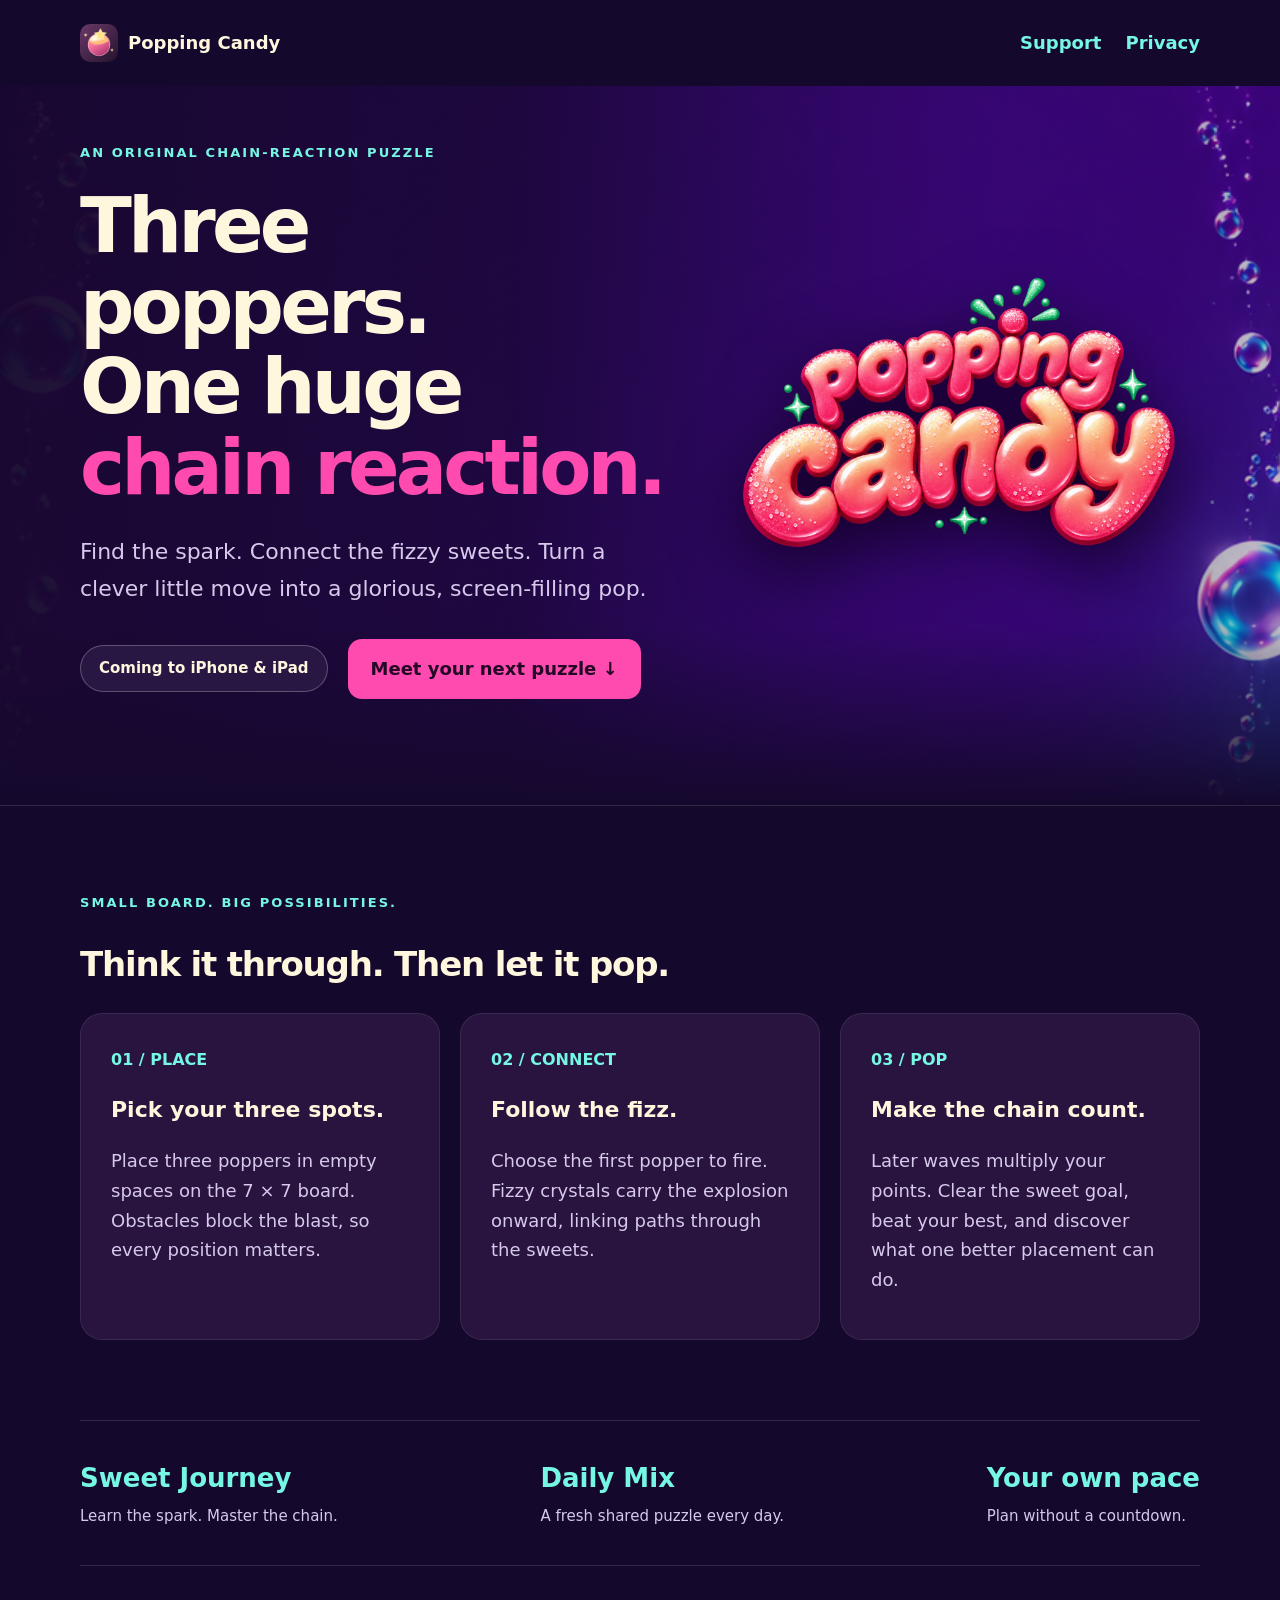
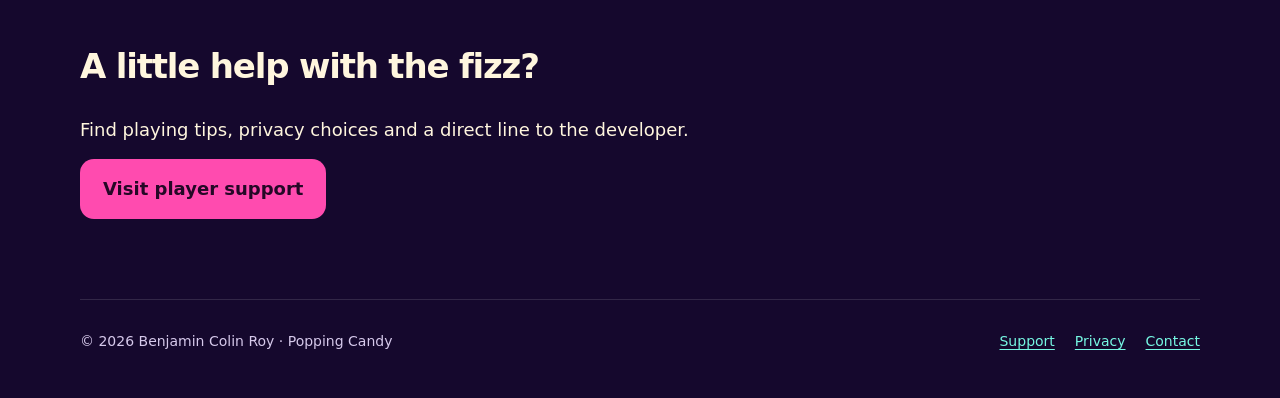
==== index.html @ 11753e04 "Publish Popping Candy launch, support and privacy pages" ====
<!doctype html><html lang="en-GB"><head><meta charset="utf-8"><meta name="viewport" content="width=device-width,initial-scale=1"><title>Popping Candy — Three poppers. One huge chain reaction.</title><meta name="description" content="Place three poppers, connect fizzy sweets and spark spectacular chain reactions. Popping Candy is an original puzzle game coming to iPhone and iPad."><link rel="canonical" href="https://poppingcandy.app/"><link rel="icon" href="/assets/icon.png"><link rel="stylesheet" href="/styles.css"><meta property="og:title" content="Popping Candy"><meta property="og:description" content="Three poppers. One huge chain reaction."><meta property="og:image" content="https://poppingcandy.app/assets/wordmark.png"><meta property="og:url" content="https://poppingcandy.app/"><meta name="theme-color" content="#15082d"></head><body><a class="skip" href="#main">Skip to content</a><header><a class="brand" href="/"><img src="/assets/icon.png" alt="" width="38" height="38"><span>Popping Candy</span></a><nav aria-label="Main navigation"><a href="/support/">Support</a><a href="/privacy/">Privacy</a></nav></header><main id="main"><section class="hero"><div class="hero-inner"><div class="hero-copy"><span class="eyebrow">An original chain-reaction puzzle</span><h1>Three poppers.<br>One huge<br><em>chain reaction.</em></h1><p class="lede">Find the spark. Connect the fizzy sweets. Turn a clever little move into a glorious, screen-filling pop.</p><div class="actions"><span class="pill">Coming to iPhone &amp; iPad</span><a href="#how" class="cta">Meet your next puzzle ↓</a></div></div><div class="hero-art"><img class="wordmark" src="/assets/wordmark.png" alt="Popping Candy" width="1024" height="1024"></div></div></section><section class="section" id="how"><span class="eyebrow">Small board. Big possibilities.</span><h2>Think it through. Then let it pop.</h2><div class="steps"><article class="card"><span class="number">01 / PLACE</span><h3>Pick your three spots.</h3><p>Place three poppers in empty spaces on the 7 × 7 board. Obstacles block the blast, so every position matters.</p></article><article class="card"><span class="number">02 / CONNECT</span><h3>Follow the fizz.</h3><p>Choose the first popper to fire. Fizzy crystals carry the explosion onward, linking paths through the sweets.</p></article><article class="card"><span class="number">03 / POP</span><h3>Make the chain count.</h3><p>Later waves multiply your points. Clear the sweet goal, beat your best, and discover what one better placement can do.</p></article></div></section><section class="section strip" aria-label="Game features"><div><strong>Sweet Journey</strong><span>Learn the spark. Master the chain.</span></div><div><strong>Daily Mix</strong><span>A fresh shared puzzle every day.</span></div><div><strong>Your own pace</strong><span>Plan without a countdown.</span></div></section><section class="section"><h2>A little help with the fizz?</h2><p>Find playing tips, privacy choices and a direct line to the developer.</p><a class="cta" href="/support/">Visit player support</a></section></main><footer><span>© 2026 Benjamin Colin Roy · Popping Candy</span><nav aria-label="Footer"><a href="/support/">Support</a><a href="/privacy/">Privacy</a><a href="mailto:hello@poppingcandy.app">Contact</a></nav></footer></body></html>
---- styles.css ----
:root{color-scheme:dark;--ink:#fff6de;--muted:#d6c9eb;--pink:#ff4baf;--aqua:#76f7e3;--bg:#15082d}*{box-sizing:border-box}body{margin:0;background:var(--bg);color:var(--ink);font:18px/1.65 system-ui,-apple-system,BlinkMacSystemFont,"Segoe UI",sans-serif}a{color:var(--aqua);text-underline-offset:.2em}a:hover{color:white}a:focus-visible,button:focus-visible{outline:3px solid var(--aqua);outline-offset:6px}header,footer{width:min(1120px,calc(100% - 48px));margin:auto;display:flex;align-items:center;justify-content:space-between;gap:24px;padding:24px 0}header a{text-decoration:none;font-weight:800}nav{display:flex;gap:24px}.brand{display:flex;align-items:center;gap:10px;color:var(--ink)}.brand img{width:38px;height:38px;border-radius:10px}.hero{position:relative;isolation:isolate;min-height:720px;display:grid;align-items:center;overflow:hidden;border-bottom:1px solid #ffffff20}.hero:before{content:"";position:absolute;inset:0;z-index:-2;background:linear-gradient(90deg,#15082df5 0%,#15082de0 40%,#15082d40 100%),url('./assets/fizz-background.png') center 40%/cover}.hero:after{content:"";position:absolute;inset:auto 0 0;height:180px;background:linear-gradient(transparent,var(--bg));z-index:-1}.hero-inner{width:min(1120px,calc(100% - 48px));margin:24px auto 80px;display:grid;grid-template-columns:1.25fr 1fr;align-items:center;gap:50px}.wordmark{width:100%;height:auto;max-width:470px;filter:drop-shadow(0 20px 35px #110024)}.eyebrow{color:var(--aqua);font-size:13px;font-weight:800;letter-spacing:.16em;text-transform:uppercase}h1{font-size:clamp(44px,6vw,76px);line-height:1.06;letter-spacing:-.05em;margin:20px 0 26px}h1 em{font-style:normal;color:var(--pink)}.lede{font-size:22px;max-width:590px;color:var(--muted)}.pill{display:inline-block;padding:10px 18px;border:1px solid #ffffff40;border-radius:100px;font-size:15px;font-weight:700;background:#291743}.cta{display:inline-block;padding:15px 23px;border-radius:14px;background:var(--pink);color:#240826;text-decoration:none;font-weight:800}.cta:hover{background:#ff80c8;color:#240826}.actions{display:flex;align-items:center;gap:20px;flex-wrap:wrap;margin-top:32px}.section{width:min(1120px,calc(100% - 48px));margin:80px auto}h2{font-size:34px;line-height:1.2;letter-spacing:-.035em}h3{font-size:22px;line-height:1.3}p{margin:14px 0}.steps{display:grid;grid-template-columns:repeat(3,1fr);gap:20px}.card{padding:30px;border-radius:22px;background:#28143e;border:1px solid #ffffff16}.number{color:var(--aqua);font-size:16px;font-weight:850}.card p{color:var(--muted)}.strip{border-top:1px solid #ffffff20;border-bottom:1px solid #ffffff20;padding:36px 0;display:flex;justify-content:space-between;gap:30px;flex-wrap:wrap}.strip strong{display:block;font-size:26px;color:var(--aqua)}.strip span{font-size:15px;color:var(--muted)}.document{width:min(800px,calc(100% - 48px));margin:55px auto 90px}.document h1{font-size:52px}.document h2{margin-top:42px;font-size:27px}.document p,.document li{color:var(--muted)}.document li{margin:10px 0}.note{background:#28143e;border-left:4px solid var(--aqua);padding:20px 24px;border-radius:0 12px 12px 0}footer{border-top:1px solid #ffffff20;font-size:14px;color:var(--muted);padding:30px 0 45px;flex-wrap:wrap}footer nav{gap:20px}.skip{position:absolute;left:20px;top:-100px;background:var(--bg);padding:12px;z-index:2}.skip:focus{top:10px}@media(max-width:760px){body{font-size:17px}header,footer,.hero-inner,.section{width:calc(100% - 36px)}header{padding:18px 0}header nav{gap:16px;font-size:14px}.brand span{font-size:15px}.hero{min-height:0}.hero-inner{grid-template-columns:1fr;gap:30px;margin:32px auto 70px}.hero:before{background:linear-gradient(#15082d66,#15082def),url('./assets/fizz-background.png') center/cover}.hero-art{grid-row:1;text-align:center}.wordmark{max-width:300px}.hero-copy{text-align:center}h1{font-size:48px}.lede{font-size:20px}.actions{justify-content:center}.steps{grid-template-columns:1fr}.section{margin:56px auto}.strip{gap:22px}.document{width:calc(100% - 36px)}.document h1{font-size:42px}footer{align-items:flex-start;flex-direction:column}}
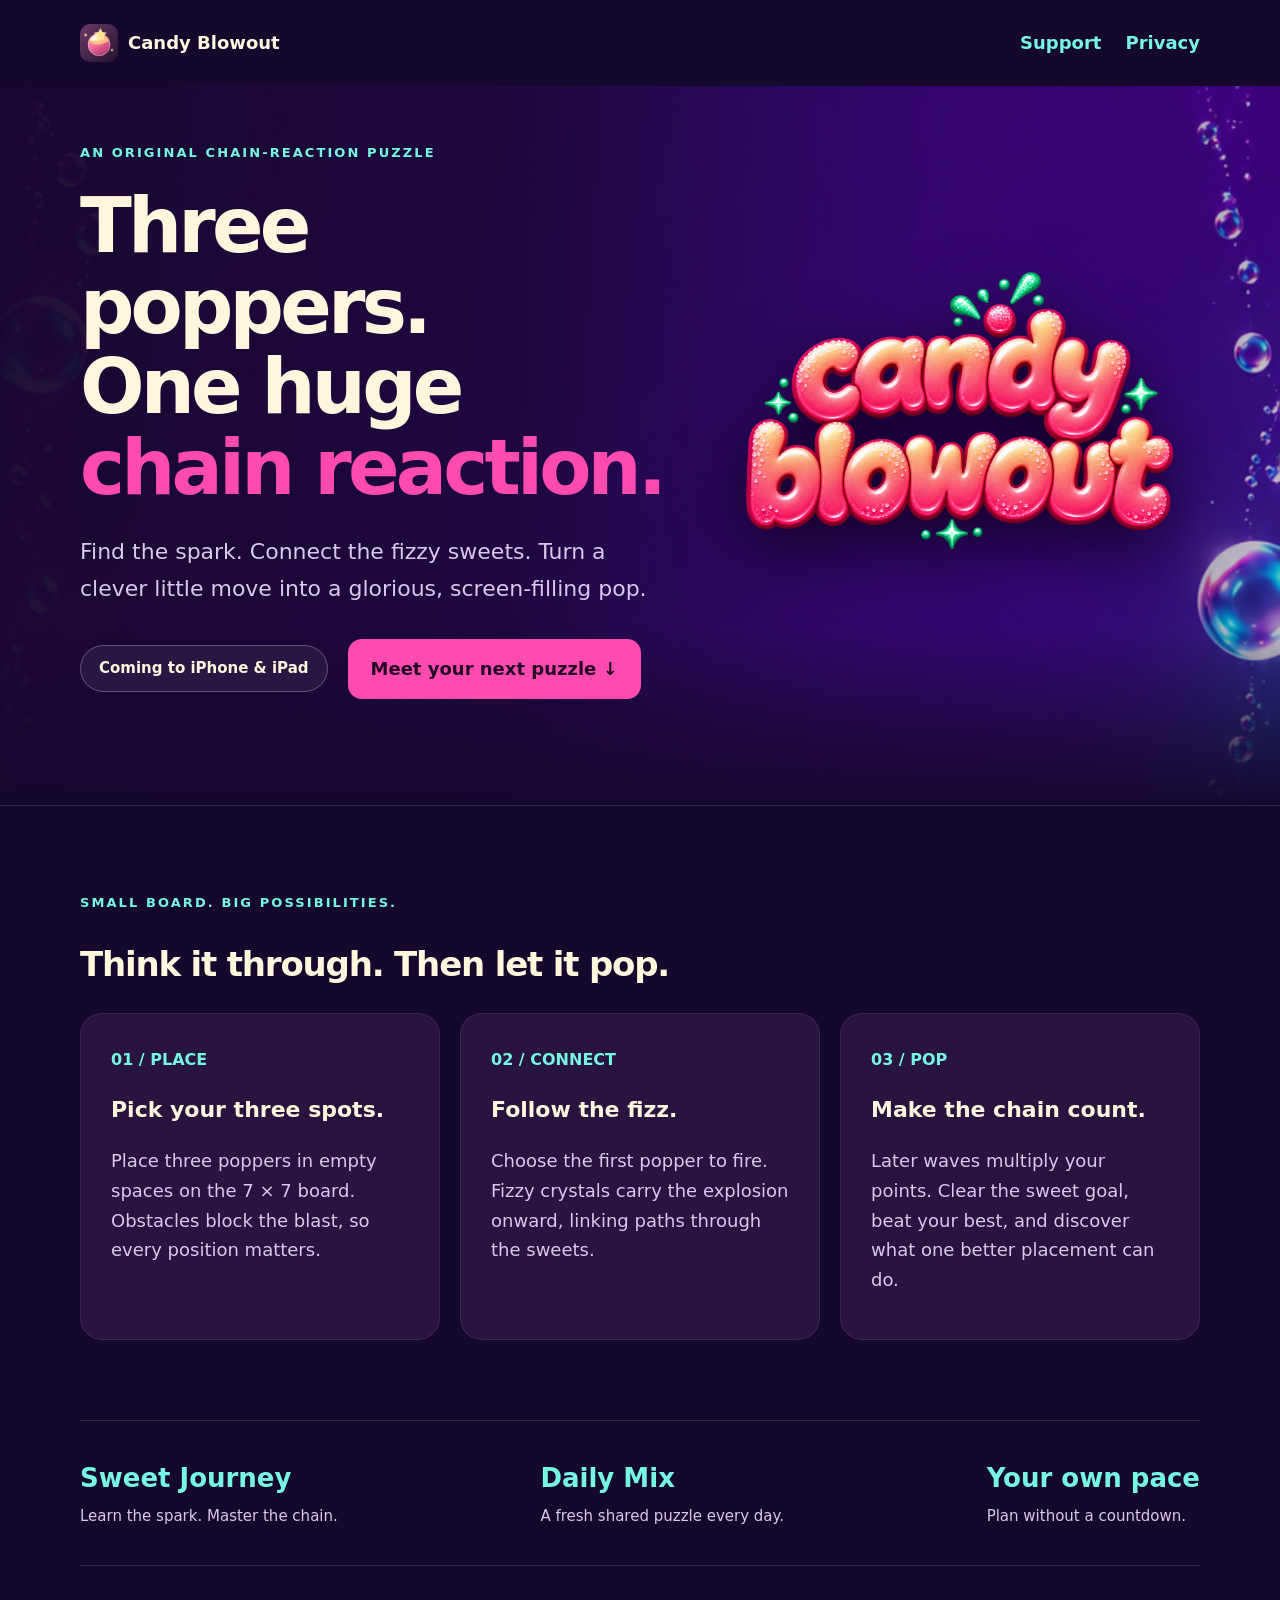
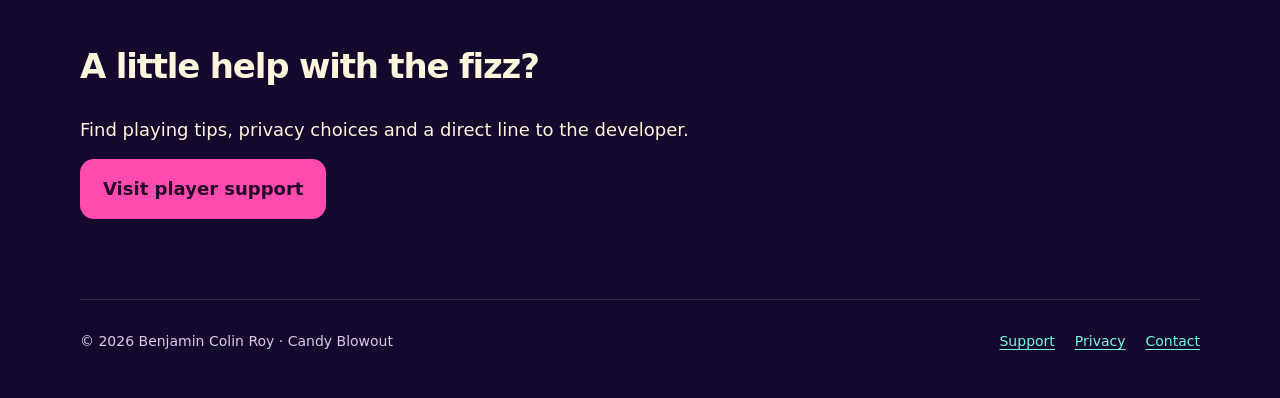
==== commit c95f2b50: "Rebrand the game website as Candy Blowout" ====
--- a/index.html
+++ b/index.html
@@ -1 +1 @@
-<!doctype html><html lang="en-GB"><head><meta charset="utf-8"><meta name="viewport" content="width=device-width,initial-scale=1"><title>Popping Candy — Three poppers. One huge chain reaction.</title><meta name="description" content="Place three poppers, connect fizzy sweets and spark spectacular chain reactions. Popping Candy is an original puzzle game coming to iPhone and iPad."><link rel="canonical" href="https://poppingcandy.app/"><link rel="icon" href="/assets/icon.png"><link rel="stylesheet" href="/styles.css"><meta property="og:title" content="Popping Candy"><meta property="og:description" content="Three poppers. One huge chain reaction."><meta property="og:image" content="https://poppingcandy.app/assets/wordmark.png"><meta property="og:url" content="https://poppingcandy.app/"><meta name="theme-color" content="#15082d"></head><body><a class="skip" href="#main">Skip to content</a><header><a class="brand" href="/"><img src="/assets/icon.png" alt="" width="38" height="38"><span>Popping Candy</span></a><nav aria-label="Main navigation"><a href="/support/">Support</a><a href="/privacy/">Privacy</a></nav></header><main id="main"><section class="hero"><div class="hero-inner"><div class="hero-copy"><span class="eyebrow">An original chain-reaction puzzle</span><h1>Three poppers.<br>One huge<br><em>chain reaction.</em></h1><p class="lede">Find the spark. Connect the fizzy sweets. Turn a clever little move into a glorious, screen-filling pop.</p><div class="actions"><span class="pill">Coming to iPhone &amp; iPad</span><a href="#how" class="cta">Meet your next puzzle ↓</a></div></div><div class="hero-art"><img class="wordmark" src="/assets/wordmark.png" alt="Popping Candy" width="1024" height="1024"></div></div></section><section class="section" id="how"><span class="eyebrow">Small board. Big possibilities.</span><h2>Think it through. Then let it pop.</h2><div class="steps"><article class="card"><span class="number">01 / PLACE</span><h3>Pick your three spots.</h3><p>Place three poppers in empty spaces on the 7 × 7 board. Obstacles block the blast, so every position matters.</p></article><article class="card"><span class="number">02 / CONNECT</span><h3>Follow the fizz.</h3><p>Choose the first popper to fire. Fizzy crystals carry the explosion onward, linking paths through the sweets.</p></article><article class="card"><span class="number">03 / POP</span><h3>Make the chain count.</h3><p>Later waves multiply your points. Clear the sweet goal, beat your best, and discover what one better placement can do.</p></article></div></section><section class="section strip" aria-label="Game features"><div><strong>Sweet Journey</strong><span>Learn the spark. Master the chain.</span></div><div><strong>Daily Mix</strong><span>A fresh shared puzzle every day.</span></div><div><strong>Your own pace</strong><span>Plan without a countdown.</span></div></section><section class="section"><h2>A little help with the fizz?</h2><p>Find playing tips, privacy choices and a direct line to the developer.</p><a class="cta" href="/support/">Visit player support</a></section></main><footer><span>© 2026 Benjamin Colin Roy · Popping Candy</span><nav aria-label="Footer"><a href="/support/">Support</a><a href="/privacy/">Privacy</a><a href="mailto:hello@poppingcandy.app">Contact</a></nav></footer></body></html>
+<!doctype html><html lang="en-GB"><head><meta charset="utf-8"><meta name="viewport" content="width=device-width,initial-scale=1"><title>Candy Blowout — Three poppers. One huge chain reaction.</title><meta name="description" content="Place three poppers, connect fizzy sweets and spark spectacular chain reactions. Candy Blowout is an original puzzle game coming to iPhone and iPad."><link rel="canonical" href="https://candyblowout.app/"><link rel="icon" href="/assets/icon.png"><link rel="stylesheet" href="/styles.css"><meta property="og:title" content="Candy Blowout"><meta property="og:description" content="Three poppers. One huge chain reaction."><meta property="og:image" content="https://candyblowout.app/assets/wordmark.png"><meta property="og:url" content="https://candyblowout.app/"><meta name="theme-color" content="#15082d"></head><body><a class="skip" href="#main">Skip to content</a><header><a class="brand" href="/"><img src="/assets/icon.png" alt="" width="38" height="38"><span>Candy Blowout</span></a><nav aria-label="Main navigation"><a href="/support/">Support</a><a href="/privacy/">Privacy</a></nav></header><main id="main"><section class="hero"><div class="hero-inner"><div class="hero-copy"><span class="eyebrow">An original chain-reaction puzzle</span><h1>Three poppers.<br>One huge<br><em>chain reaction.</em></h1><p class="lede">Find the spark. Connect the fizzy sweets. Turn a clever little move into a glorious, screen-filling pop.</p><div class="actions"><span class="pill">Coming to iPhone &amp; iPad</span><a href="#how" class="cta">Meet your next puzzle ↓</a></div></div><div class="hero-art"><img class="wordmark" src="/assets/wordmark.png" alt="Candy Blowout" width="1024" height="1024"></div></div></section><section class="section" id="how"><span class="eyebrow">Small board. Big possibilities.</span><h2>Think it through. Then let it pop.</h2><div class="steps"><article class="card"><span class="number">01 / PLACE</span><h3>Pick your three spots.</h3><p>Place three poppers in empty spaces on the 7 × 7 board. Obstacles block the blast, so every position matters.</p></article><article class="card"><span class="number">02 / CONNECT</span><h3>Follow the fizz.</h3><p>Choose the first popper to fire. Fizzy crystals carry the explosion onward, linking paths through the sweets.</p></article><article class="card"><span class="number">03 / POP</span><h3>Make the chain count.</h3><p>Later waves multiply your points. Clear the sweet goal, beat your best, and discover what one better placement can do.</p></article></div></section><section class="section strip" aria-label="Game features"><div><strong>Sweet Journey</strong><span>Learn the spark. Master the chain.</span></div><div><strong>Daily Mix</strong><span>A fresh shared puzzle every day.</span></div><div><strong>Your own pace</strong><span>Plan without a countdown.</span></div></section><section class="section"><h2>A little help with the fizz?</h2><p>Find playing tips, privacy choices and a direct line to the developer.</p><a class="cta" href="/support/">Visit player support</a></section></main><footer><span>© 2026 Benjamin Colin Roy · Candy Blowout</span><nav aria-label="Footer"><a href="/support/">Support</a><a href="/privacy/">Privacy</a><a href="mailto:hello@poppingcandy.app">Contact</a></nav></footer></body></html>
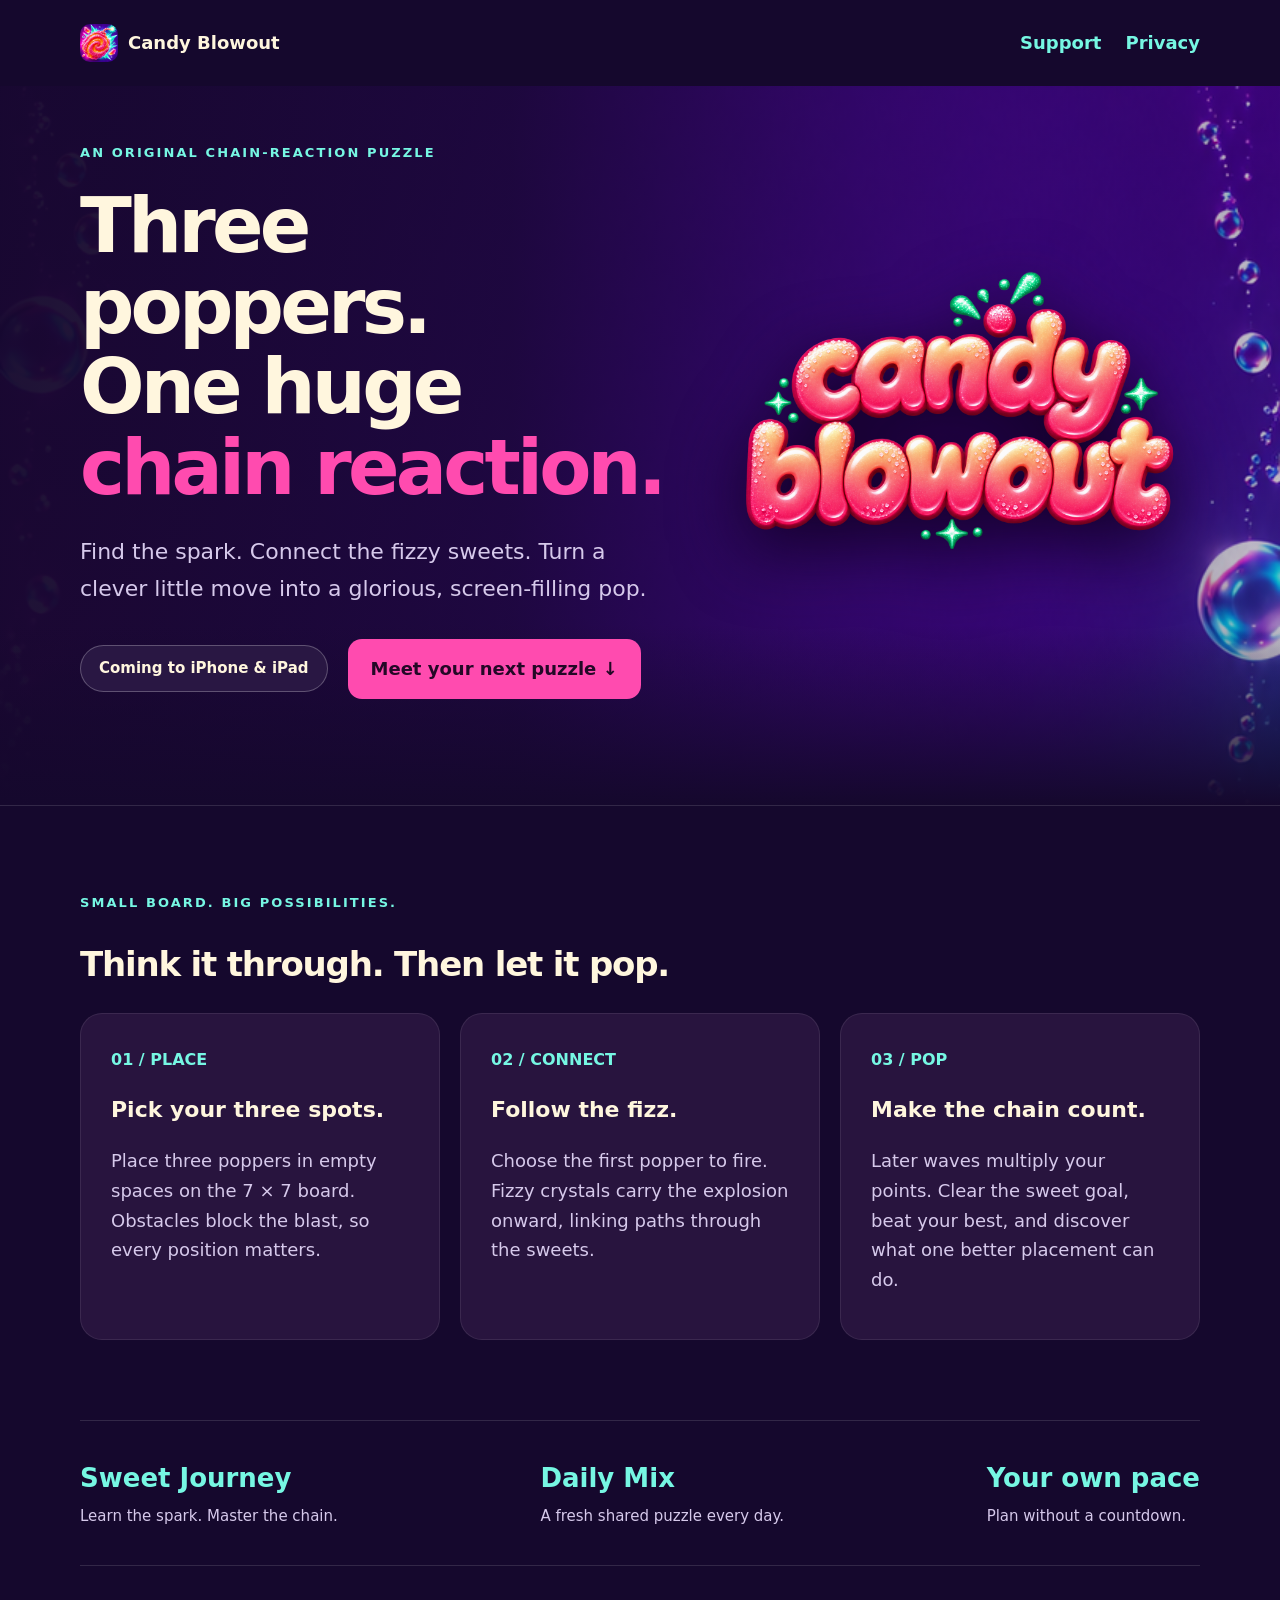
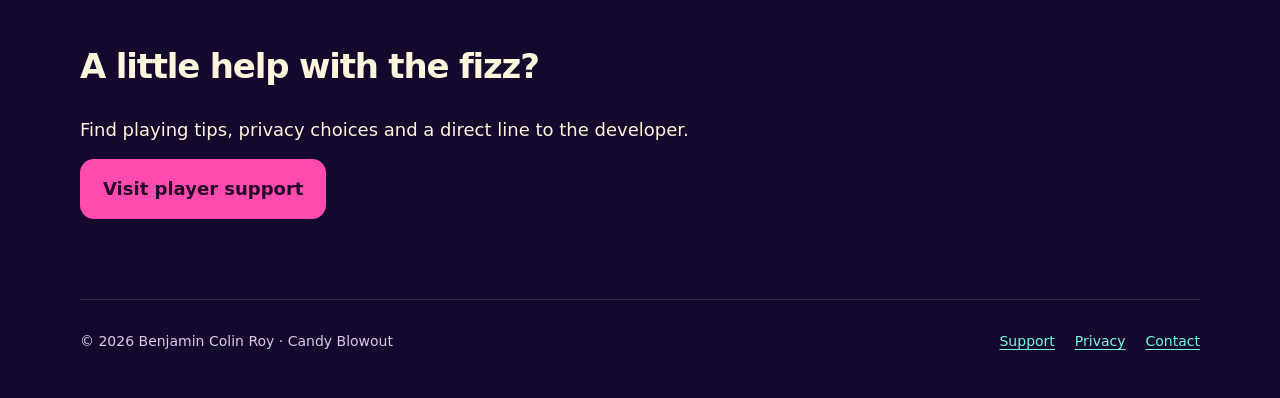
==== commit 03eac2e4: "Use Orra Designs public support email" ====
--- a/index.html
+++ b/index.html
@@ -1 +1 @@
-<!doctype html><html lang="en-GB"><head><meta charset="utf-8"><meta name="viewport" content="width=device-width,initial-scale=1"><title>Candy Blowout — Three poppers. One huge chain reaction.</title><meta name="description" content="Place three poppers, connect fizzy sweets and spark spectacular chain reactions. Candy Blowout is an original puzzle game coming to iPhone and iPad."><link rel="canonical" href="https://candyblowout.app/"><link rel="icon" href="/assets/icon.png"><link rel="stylesheet" href="/styles.css"><meta property="og:title" content="Candy Blowout"><meta property="og:description" content="Three poppers. One huge chain reaction."><meta property="og:image" content="https://candyblowout.app/assets/wordmark.png"><meta property="og:url" content="https://candyblowout.app/"><meta name="theme-color" content="#15082d"></head><body><a class="skip" href="#main">Skip to content</a><header><a class="brand" href="/"><img src="/assets/icon.png" alt="" width="38" height="38"><span>Candy Blowout</span></a><nav aria-label="Main navigation"><a href="/support/">Support</a><a href="/privacy/">Privacy</a></nav></header><main id="main"><section class="hero"><div class="hero-inner"><div class="hero-copy"><span class="eyebrow">An original chain-reaction puzzle</span><h1>Three poppers.<br>One huge<br><em>chain reaction.</em></h1><p class="lede">Find the spark. Connect the fizzy sweets. Turn a clever little move into a glorious, screen-filling pop.</p><div class="actions"><span class="pill">Coming to iPhone &amp; iPad</span><a href="#how" class="cta">Meet your next puzzle ↓</a></div></div><div class="hero-art"><img class="wordmark" src="/assets/wordmark.png" alt="Candy Blowout" width="1024" height="1024"></div></div></section><section class="section" id="how"><span class="eyebrow">Small board. Big possibilities.</span><h2>Think it through. Then let it pop.</h2><div class="steps"><article class="card"><span class="number">01 / PLACE</span><h3>Pick your three spots.</h3><p>Place three poppers in empty spaces on the 7 × 7 board. Obstacles block the blast, so every position matters.</p></article><article class="card"><span class="number">02 / CONNECT</span><h3>Follow the fizz.</h3><p>Choose the first popper to fire. Fizzy crystals carry the explosion onward, linking paths through the sweets.</p></article><article class="card"><span class="number">03 / POP</span><h3>Make the chain count.</h3><p>Later waves multiply your points. Clear the sweet goal, beat your best, and discover what one better placement can do.</p></article></div></section><section class="section strip" aria-label="Game features"><div><strong>Sweet Journey</strong><span>Learn the spark. Master the chain.</span></div><div><strong>Daily Mix</strong><span>A fresh shared puzzle every day.</span></div><div><strong>Your own pace</strong><span>Plan without a countdown.</span></div></section><section class="section"><h2>A little help with the fizz?</h2><p>Find playing tips, privacy choices and a direct line to the developer.</p><a class="cta" href="/support/">Visit player support</a></section></main><footer><span>© 2026 Benjamin Colin Roy · Candy Blowout</span><nav aria-label="Footer"><a href="/support/">Support</a><a href="/privacy/">Privacy</a><a href="mailto:hello@poppingcandy.app">Contact</a></nav></footer></body></html>
+<!doctype html><html lang="en-GB"><head><meta charset="utf-8"><meta name="viewport" content="width=device-width,initial-scale=1"><title>Candy Blowout — Three poppers. One huge chain reaction.</title><meta name="description" content="Place three poppers, connect fizzy sweets and spark spectacular chain reactions. Candy Blowout is an original puzzle game coming to iPhone and iPad."><link rel="canonical" href="https://candyblowout.app/"><link rel="icon" href="/assets/icon.png"><link rel="stylesheet" href="/styles.css"><meta property="og:title" content="Candy Blowout"><meta property="og:description" content="Three poppers. One huge chain reaction."><meta property="og:image" content="https://candyblowout.app/assets/wordmark.png"><meta property="og:url" content="https://candyblowout.app/"><meta name="theme-color" content="#15082d"></head><body><a class="skip" href="#main">Skip to content</a><header><a class="brand" href="/"><img src="/assets/icon.png" alt="" width="38" height="38"><span>Candy Blowout</span></a><nav aria-label="Main navigation"><a href="/support/">Support</a><a href="/privacy/">Privacy</a></nav></header><main id="main"><section class="hero"><div class="hero-inner"><div class="hero-copy"><span class="eyebrow">An original chain-reaction puzzle</span><h1>Three poppers.<br>One huge<br><em>chain reaction.</em></h1><p class="lede">Find the spark. Connect the fizzy sweets. Turn a clever little move into a glorious, screen-filling pop.</p><div class="actions"><span class="pill">Coming to iPhone &amp; iPad</span><a href="#how" class="cta">Meet your next puzzle ↓</a></div></div><div class="hero-art"><img class="wordmark" src="/assets/wordmark.png" alt="Candy Blowout" width="1024" height="1024"></div></div></section><section class="section" id="how"><span class="eyebrow">Small board. Big possibilities.</span><h2>Think it through. Then let it pop.</h2><div class="steps"><article class="card"><span class="number">01 / PLACE</span><h3>Pick your three spots.</h3><p>Place three poppers in empty spaces on the 7 × 7 board. Obstacles block the blast, so every position matters.</p></article><article class="card"><span class="number">02 / CONNECT</span><h3>Follow the fizz.</h3><p>Choose the first popper to fire. Fizzy crystals carry the explosion onward, linking paths through the sweets.</p></article><article class="card"><span class="number">03 / POP</span><h3>Make the chain count.</h3><p>Later waves multiply your points. Clear the sweet goal, beat your best, and discover what one better placement can do.</p></article></div></section><section class="section strip" aria-label="Game features"><div><strong>Sweet Journey</strong><span>Learn the spark. Master the chain.</span></div><div><strong>Daily Mix</strong><span>A fresh shared puzzle every day.</span></div><div><strong>Your own pace</strong><span>Plan without a countdown.</span></div></section><section class="section"><h2>A little help with the fizz?</h2><p>Find playing tips, privacy choices and a direct line to the developer.</p><a class="cta" href="/support/">Visit player support</a></section></main><footer><span>© 2026 Benjamin Colin Roy · Candy Blowout</span><nav aria-label="Footer"><a href="/support/">Support</a><a href="/privacy/">Privacy</a><a href="mailto:hello@orradesigns.com">Contact</a></nav></footer></body></html>
